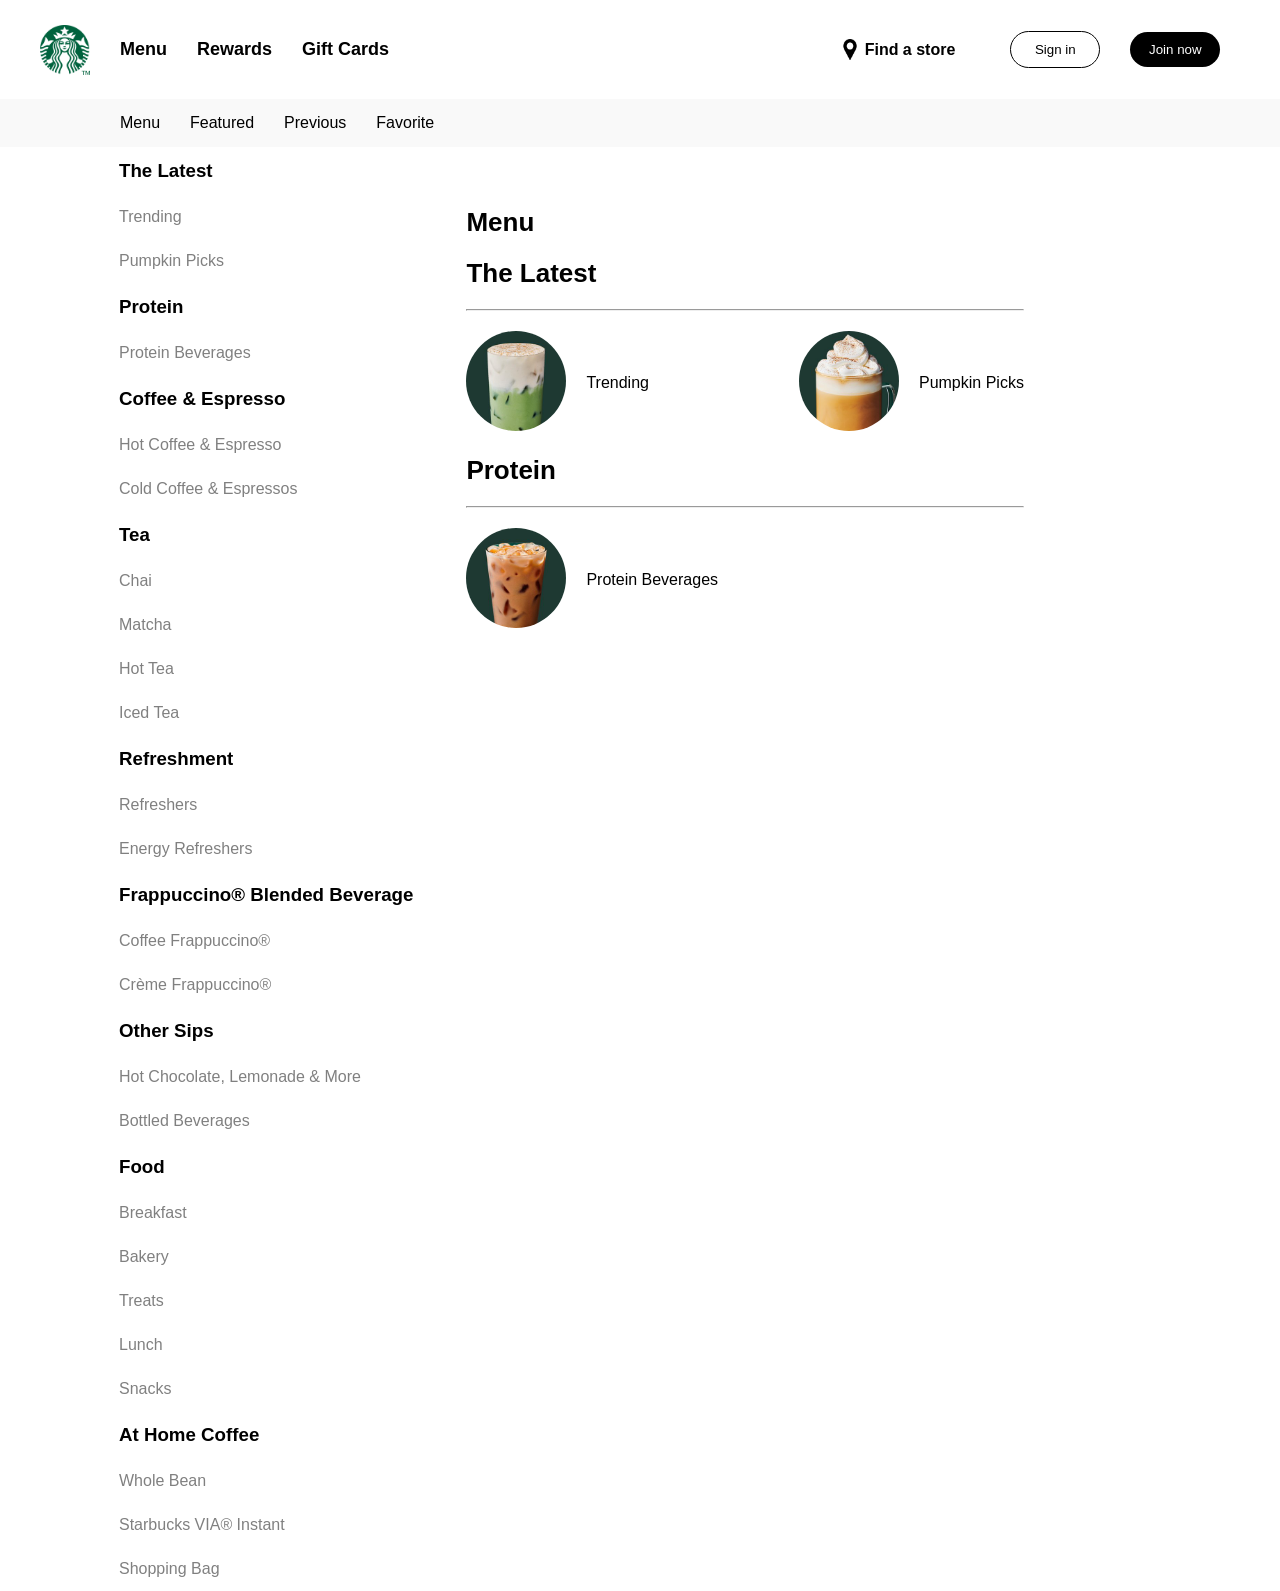
==== starbucks/menu.html @ bc6222b0 "modified-1" ====
<!DOCTYPE html>
<html lang="en">

<head>
    <meta charset="UTF-8">
    <meta name="viewport" content="width=device-width, initial-scale=1.0">
    <link rel="stylesheet" href="menu.css">
    <link rel="icon" href="./icons/starbucks.png">
    <title>Starbucks</title>
</head>

<body>
    <header>
        <div class="header-parant">
            <div class="header-child-1">
                <div class="web-logo-">
                    <img src="./icons/starbucks.png" alt="logo" class="web-logo">
                </div>
                <div class="header-child-2">
                    <a href="#">Menu</a>
                    <a href="#">Rewards</a>
                    <a href="#">Gift Cards</a>
                </div>
            </div>
            <div class="flex-menu-parant">
                <div class="header-child-3">
                    <img src="./icons/pin.png" alt="location-icon" class="locat-logo">
                    <a href="#">Find a store</a>
                    <button class="sign-btn">Sign in</button>
                    <button class="join-btn">Join now</button>
                </div>
            </div>
        </div>
        <div class="header-parant-2">
            <div class="header-parant-contaier-2">
                <div class="flex-element">
                    <ul class="list-2">
                        <li><a href="">Menu</a></li>
                        <li><a href="">Featured</a></li>
                        <li><a href="">Previous</a></li>
                        <li><a href="">Favorite</a></li>
                    </ul>
                </div>
            </div>
        </div>
    </header>
    <section class="section-container">
        <div class="parant-container">
            <div class="parant-container">
                <div class="flex-menulist">
                    <div class="list">
                        <ul>
                            <li><a href="">
                                    <h3>The Latest</h3>
                                </a></li>
                            <li><a href="">Trending</a></li>
                            <li><a href="">Pumpkin Picks</a></li>
                        </ul>
                    </div>
                    <div class="list">
                        <ul>
                            <li><a href="">
                                    <h3>Protein</h3>
                                </a></li>
                            <li><a href="">Protein Beverages</a></li>
                        </ul>
                    </div>
                    <div class="list">
                        <ul>
                            <li><a href="">
                                    <h3>Coffee & Espresso</h3>
                                </a></li>
                            <li><a href="">Hot Coffee & Espresso</a></li>
                            <li><a href="">Cold Coffee & Espressos</a></li>
                        </ul>
                    </div>
                    <div class="list">
                        <ul>
                            <li><a href="">
                                    <h3>Tea</h3>
                                </a></li>
                            <li><a href="">Chai</a></li>
                            <li><a href="">Matcha</a></li>
                            <li><a href="">Hot Tea</a></li>
                            <li><a href="">Iced Tea</a></li>
                        </ul>
                    </div>
                    <div class="list">
                        <ul>
                            <li><a href="">
                                    <h3>Refreshment</h3>
                                </a></li>
                            <li><a href="">Refreshers</a></li>
                            <li><a href="">Energy Refreshers</a></li>
                        </ul>
                    </div>
                    <div class="list">
                        <ul>
                            <li><a href="">
                                    <h3>Frappuccino® Blended Beverage</h3>
                                </a></li>
                            <li><a href="">Coffee Frappuccino®</a></li>
                            <li><a href="">Crème Frappuccino®</a></li>
                        </ul>
                    </div>
                    <div class="list">
                        <ul>
                            <li><a href="">
                                    <h3>Other Sips</h3>
                                </a></li>
                            <li><a href="">Hot Chocolate, Lemonade & More</a></li>
                            <li><a href="">Bottled Beverages</a></li>
                        </ul>
                    </div>
                    <div class="list">
                        <ul>
                            <li><a href="">
                                    <h3>Food</h3>
                                </a></li>
                            <li><a href="">Breakfast</a></li>
                            <li><a href="">Bakery</a></li>
                            <li><a href="">Treats</a></li>
                            <li><a href="">Lunch</a></li>
                            <li><a href="">Snacks</a></li>
                        </ul>
                    </div>
                    <div class="list">
                        <ul>
                            <li><a href="">
                                    <h3>At Home Coffee</h3>
                                </a></li>
                            <li><a href="">Whole Bean</a></li>
                            <li><a href="">Starbucks VIA® Instant</a></li>
                            <li><a href="">Shopping Bag</a></li>
                        </ul>
                    </div>
                </div>
                <div class="menu-element">
                    <div class="flex-menuitem">
                        <div class="menu-title">
                            <h1>Menu</h1>
                        </div>
                        <div class="menu-sub-title">
                            <h1>The Latest</h1>
                            <hr>
                        </div>

                        <div class="menu-card">
                            <div class="menu-sub-card">
                                <a href=""><img src="./assets/img5.jpeg" alt=""></a>
                                <a href="">
                                    <p>Trending</p>
                                </a>
                            </div>
                            <div class="menu-sub-card Cards">
                                <a href=""><img src="./assets/img6.jpeg" alt=""></a>
                                <a href="">
                                    <p>Pumpkin Picks</p>
                                </a>
                            </div>
                        </div>
                        <div class="menu-sub-title">
                            <h1>Protein</h1>
                            <hr>
                        </div>
                        <div class="menu-card">
                            <div class="menu-sub-card">
                                <a href=""><img src="./assets/img7.jpeg" alt=""></a>
                                <a href="">
                                    <p>Protein Beverages</p>
                                </a>
                            </div>
                        </div>
                    </div>
                </div>
            </div>
        </div>
    </section>
</body>

</html>
---- starbucks/menu.css ----
* {
    margin: 0;
    padding: 0;
    box-sizing: border-box;

}

body {
    font-family:sans-serif;
}

/* header style */
.web-logo {
    width: 50px;
    height: 50px;
}

.locat-logo {
    width: 20px;
    height: 21px;
}

.web-logo- {
    margin-top: 25px;
}

.header-parant {
    display: flex;
    height: 99px;
    justify-content: space-between;
    box-shadow: 0px 5px 8px rgba(0, 0, 0, 0.5);

}

.header-child-2 a {
    font-size: large;
    text-decoration: none;
    color: black;
    font-weight: bolder;
}

.header-child-3 {
    display: flex;
    justify-content: center;
    align-items: center;
    column-gap: 30px;
    width: 500px;

}

.header-child-3 a {
    position: relative;
    right: 25px;
    text-decoration: none;
    color: black;
    font-weight: bolder;
}

.header-child-2 {
    display: flex;
    justify-content: center;
    align-items: center;
    column-gap: 30px;
    margin-left: 30px;
}

.header-child-1 {
    display: flex;
    margin-left: 40px;
}

.sign-btn,
.join-btn {
    padding: 10px;
    border: none;
    width: 90px;
    border-radius: 30px;
    cursor: pointer;
}

.join-btn {
    background: black;
    color: white;
}

.sign-btn {
    background: white;
    color: black;
    border: 1px black solid;
}
.sign-btn:hover{
    background: rgb(203, 198, 198);
}
.join-btn:hover{
    background: rgb(60, 58, 58);
}

.flex-menu-parant {
    display: flex;
}
.header-child-2 a:hover{
    color:#00754a ;
}
.header-child-3 a:hover{
    color:#00754a ;
 
}
.list-2{
    list-style: none;
    display: flex;
    column-gap: 30px;
    padding: 15px;
    a{
        text-decoration: none;
        color: black;
    }
}
.flex-element{
    margin-left: 105px;
}
.header-parant-2{
    background: #f9f9f9;

}

/* section 1 */

.list{
  ul{
    list-style: none;
  }
  li{
    padding: 13px;
  }
  h3{
    color: black;
  }
  a{
    text-decoration: none;
    color: gray;
  }
}
.Cards{
    margin-left: 150px;
}
.menu-sub-card{
    display: flex;
    align-items: center;
    column-gap: 20px;

    a{
        text-decoration: none;
        color: black;
    }
    img{
        border-radius: 50%;
        width: 100px;
        height: 100px;
    }
}
.menu-card{
    display: flex;
    /* column-gap: 30px; */
    align-items: center;

}.menu-element{
    padding: 40px;
}
.flex-menuitem{
    hr{
        margin-bottom: 20px;
        margin-top: 20px;
    }
    h1{
        font-size: 26px;
        margin-top: 20px;
    }
}
.parant-container{
    display: flex;
    margin-left: 53px;
}
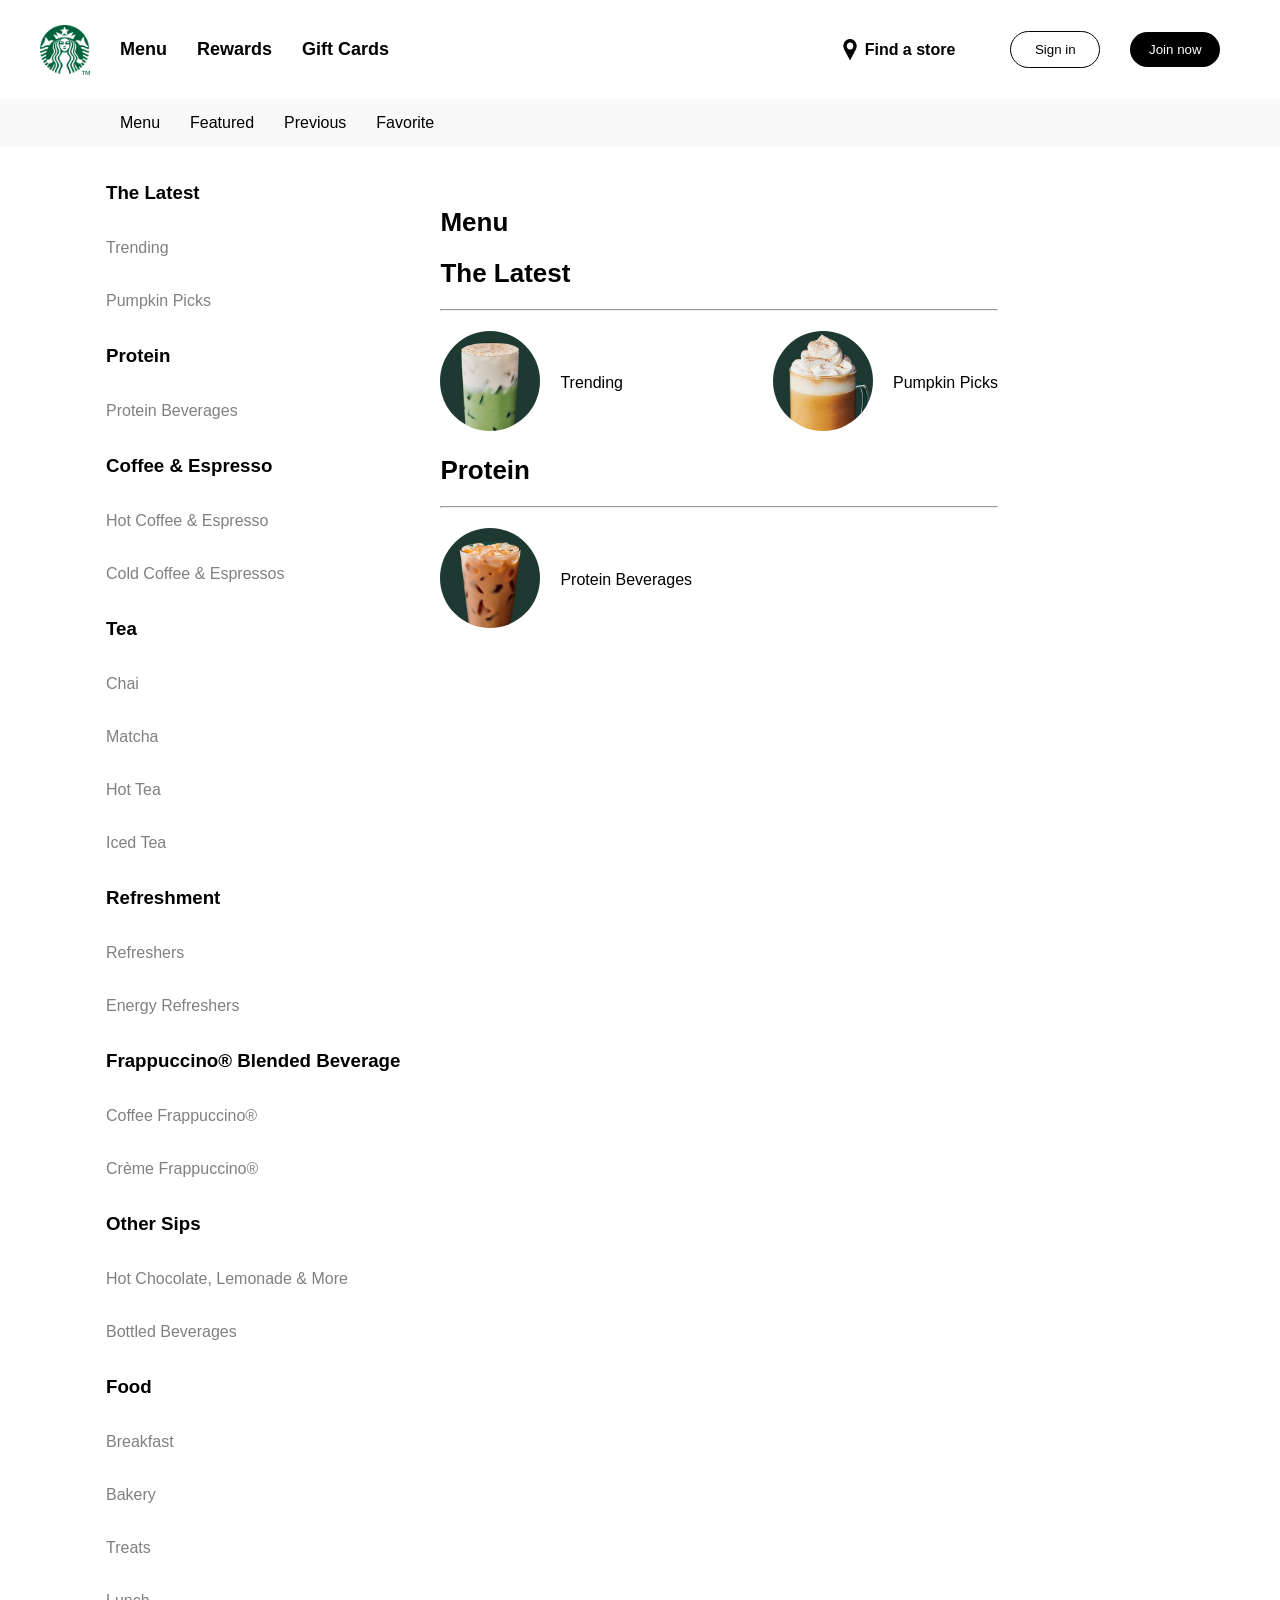
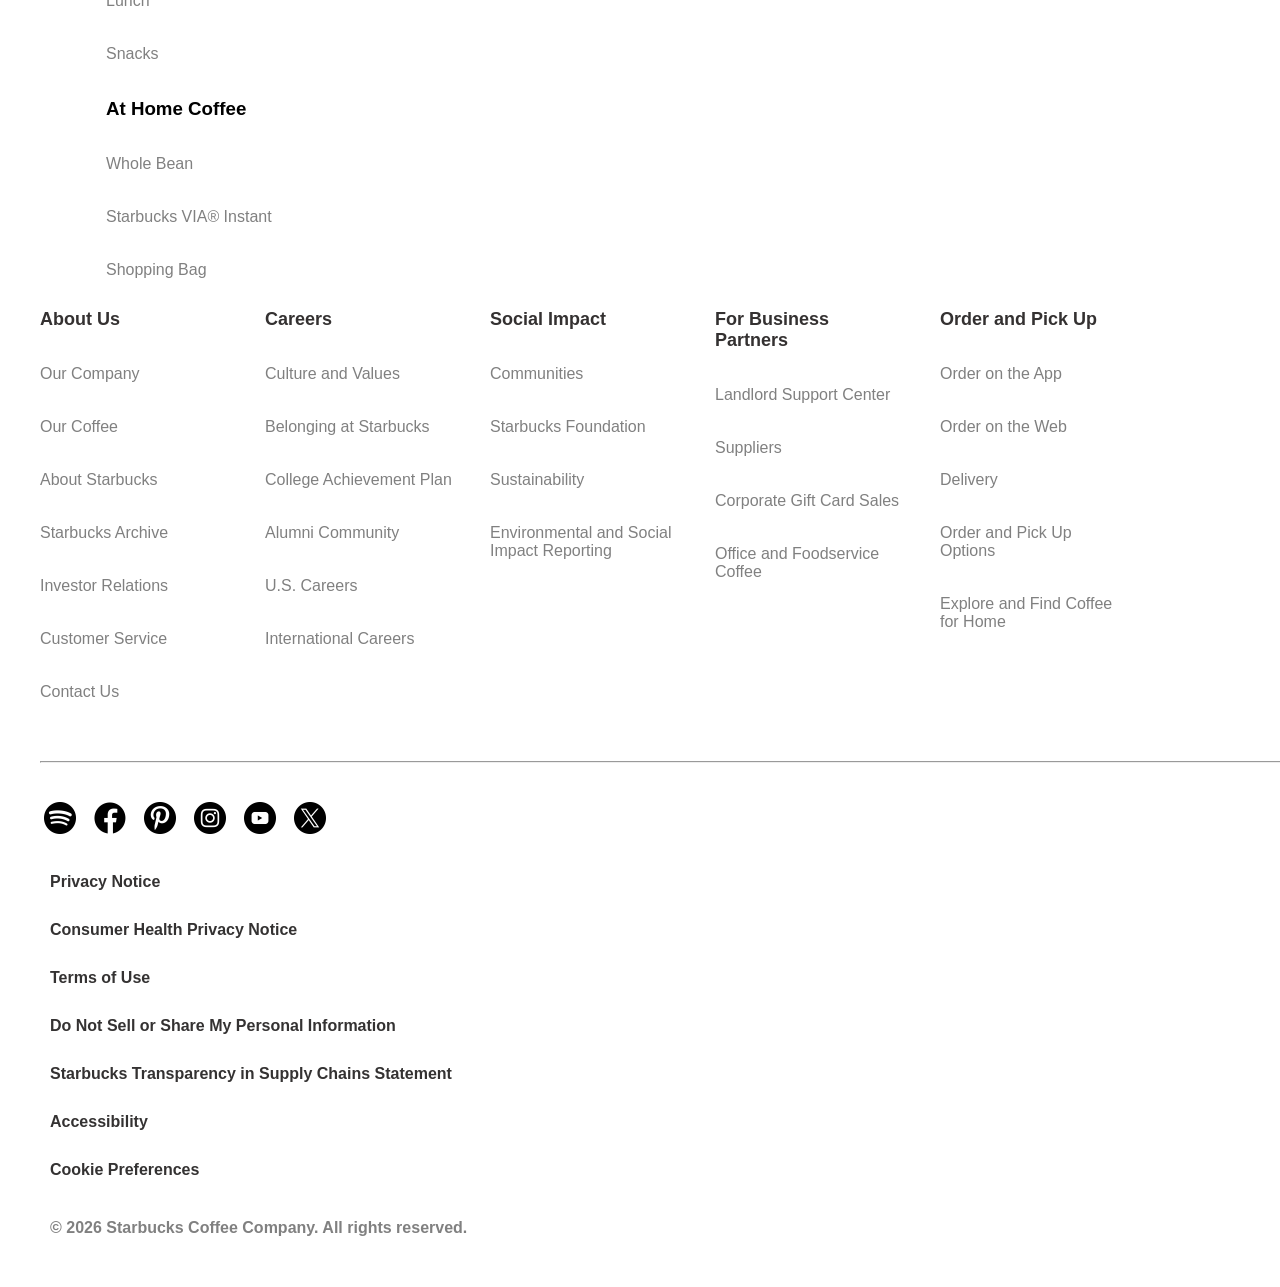
==== commit 4d7ab0ac: "modified-2" ====
--- a/starbucks/menu.html
+++ b/starbucks/menu.html
@@ -176,6 +176,90 @@
             </div>
         </div>
     </section>
+    <footer>
+        <div class="flex-footer-parant">
+            <div class="footer-child">
+                <div class="footer-element-1">
+                    <h2 class="title-1">About Us</h2>
+                    <ul class="list">
+                        <li class="list-element"><a href="#">Our Company</a></li>
+                        <li class="list-element"><a href="">Our Coffee</a></li>
+                        <li class="list-element"><a href="">About Starbucks</a></li>
+                        <li class="list-element"><a href="">Starbucks Archive</a></li>
+                        <li class="list-element"><a href="">Investor Relations</a></li>
+                        <li class="list-element"><a href="">Customer Service</a></li>
+                        <li class="list-element"><a href="">Contact Us</a></li>
+                    </ul>
+                </div>
+                <div class="footer-element-1">
+                    <h2 class="title-1">Careers</h2>
+                    <ul class="list">
+                        <li class="list-element"><a href="#">Culture and Values</a></li>
+                        <li class="list-element"><a href="">Belonging at Starbucks</a></li>
+                        <li class="list-element"><a href="">College Achievement Plan</a></li>
+                        <li class="list-element"><a href="">Alumni Community</a></li>
+                        <li class="list-element"><a href="">U.S. Careers</a></li>
+                        <li class="list-element"><a href="">International Careers</a></li>
+                    </ul>
+                </div>
+                <div class="footer-element-1">
+                    <h2 class="title-1">Social Impact</h2>
+                    <ul class="list">
+                        <li class="list-element"><a href="#">Communities</a></li>
+                        <li class="list-element"><a href="">Starbucks Foundation</a></li>
+                        <li class="list-element"><a href="">Sustainability</a></li>
+                        <li class="list-element"><a href="">Environmental and Social Impact Reporting</a></li>
+                    </ul>
+                </div>
+                <div class="footer-element-1">
+                    <h2 class="title-1">For Business Partners</h2>
+                    <ul class="list">
+                        <li class="list-element"><a href="#">Landlord Support Center</a></li>
+                        <li class="list-element"><a href="">Suppliers</a></li>
+                        <li class="list-element"><a href="">Corporate Gift Card Sales</a></li>
+                        <li class="list-element"><a href="">Office and Foodservice Coffee</a></li>
+                    </ul>
+                </div>
+                <div class="footer-element-1">
+                    <h2 class="title-1">Order and Pick Up</h2>
+                    <ul class="list">
+                        <li class="list-element"><a href="#">Order on the App</a></li>
+                        <li class="list-element"><a href="">Order on the Web</a></li>
+                        <li class="list-element"><a href="">Delivery</a></li>
+                        <li class="list-element"><a href="">Order and Pick Up Options</a></li>
+                        <li class="list-element"><a href="">Explore and Find Coffee for Home</a></li>
+                    </ul>
+                </div>
+            </div>
+            <hr>
+            <div class="footer-child-2">
+                <div class="flex-fotter-element-2">
+                    <div class="social"><img src="./icons/spotify.png" alt="img" class="icon-img"></div>
+                    <div class="social"><img src="./icons/facebook.png" alt="img" class="icon-img"></div>
+                    <div class="social"><img src="./icons/social.png" alt="img" class="icon-img"></div>
+                    <div class="social"><img src="./icons/instagram.png" alt="img" class="icon-img"></div>
+                    <div class="social"><img src="./icons/youtube.png" alt="img" class="icon-img"></div>
+                    <div class="social"><img src="./icons/twitter.png" alt="img" class="icon-img"></div>
+                </div>
+                <div class="flex-fotter-element-3">
+                    <ul>
+                        <li class="list2"><a href="">Privacy Notice</a></li>
+                        <li class="list2"><a href="">Consumer Health Privacy Notice</a></li>
+                        <li class="list2"><a href="">Terms of Use</a></li>
+                        <li class="list2"><a href="">Do Not Sell or Share My Personal Information</a></li>
+                        <li class="list2"><a href="">Starbucks Transparency in Supply Chains Statement</a></li>
+                        <li class="list2"><a href="">Accessibility</a></li>
+                        <li class="list2"><a href="">Cookie Preferences</a></li>
+                    </ul>
+                </div>
+                <div class="flex-fotter-element-4">
+                    <p class="date">
+                        © 2026 Starbucks Coffee Company. All rights reserved.
+                    </p>
+                </div>
+            </div>
+        </div>
+    </footer>
 </body>
 
 </html>
--- a/starbucks/menu.css
+++ b/starbucks/menu.css
@@ -129,9 +129,7 @@
   ul{
     list-style: none;
   }
-  li{
-    padding: 13px;
-  }
+  
   h3{
     color: black;
   }
@@ -170,6 +168,7 @@
     hr{
         margin-bottom: 20px;
         margin-top: 20px;
+        width: 100%;
     }
     h1{
         font-size: 26px;
@@ -179,4 +178,89 @@
 .parant-container{
     display: flex;
     margin-left: 53px;
+}
+
+
+
+
+
+
+/* footer  */
+
+.flex-footer-parant{
+    margin-left: 40px;
+    margin-top: 30px;
+}
+.list li{
+    list-style: none;
+    margin-top: 35px;
+    color: gray;
+}
+.list a{
+    color: grey;
+    text-decoration: none;
+}
+.title-1{
+    color: rgb(52, 49, 49);
+    font-size: large;
+
+}
+.footer-child{
+    display: flex;
+    column-gap: 35px;
+}
+.footer-element-1{
+    width: 190px;
+}
+hr{
+    margin-top: 60px;
+    width: 1420px;
+    height: 1px;
+}
+.icon-img{
+    width: 32px;
+    width: 32px;
+}
+.social{
+    display: flex;
+    align-items: center;
+    justify-content: center;
+    width: 50px;
+    height: 50px;
+    border-radius: 50%;
+}
+.flex-fotter-element-2{
+    display: flex;
+    margin-left: -15px;
+
+}
+.social:hover{
+    background: rgb(187, 184, 184);
+    transition: all 1s ease;
+}
+.list2{
+    list-style: none;
+    margin-top: 30px;
+    color: gray;
+}
+.list2 a{
+    color: rgb(52, 50, 50);
+    font-weight: 700;
+    text-decoration: none;
+
+}
+.footer-child-2{
+    margin-top: 30px;
+    margin-left: 10px;
+}
+.list2 a:hover{
+    text-decoration: underline;
+}
+.date{
+    font-weight: 700;
+    color: gray;
+}
+.flex-fotter-element-4{
+    margin-top: 40px;
+    margin-bottom: 50px;
 }
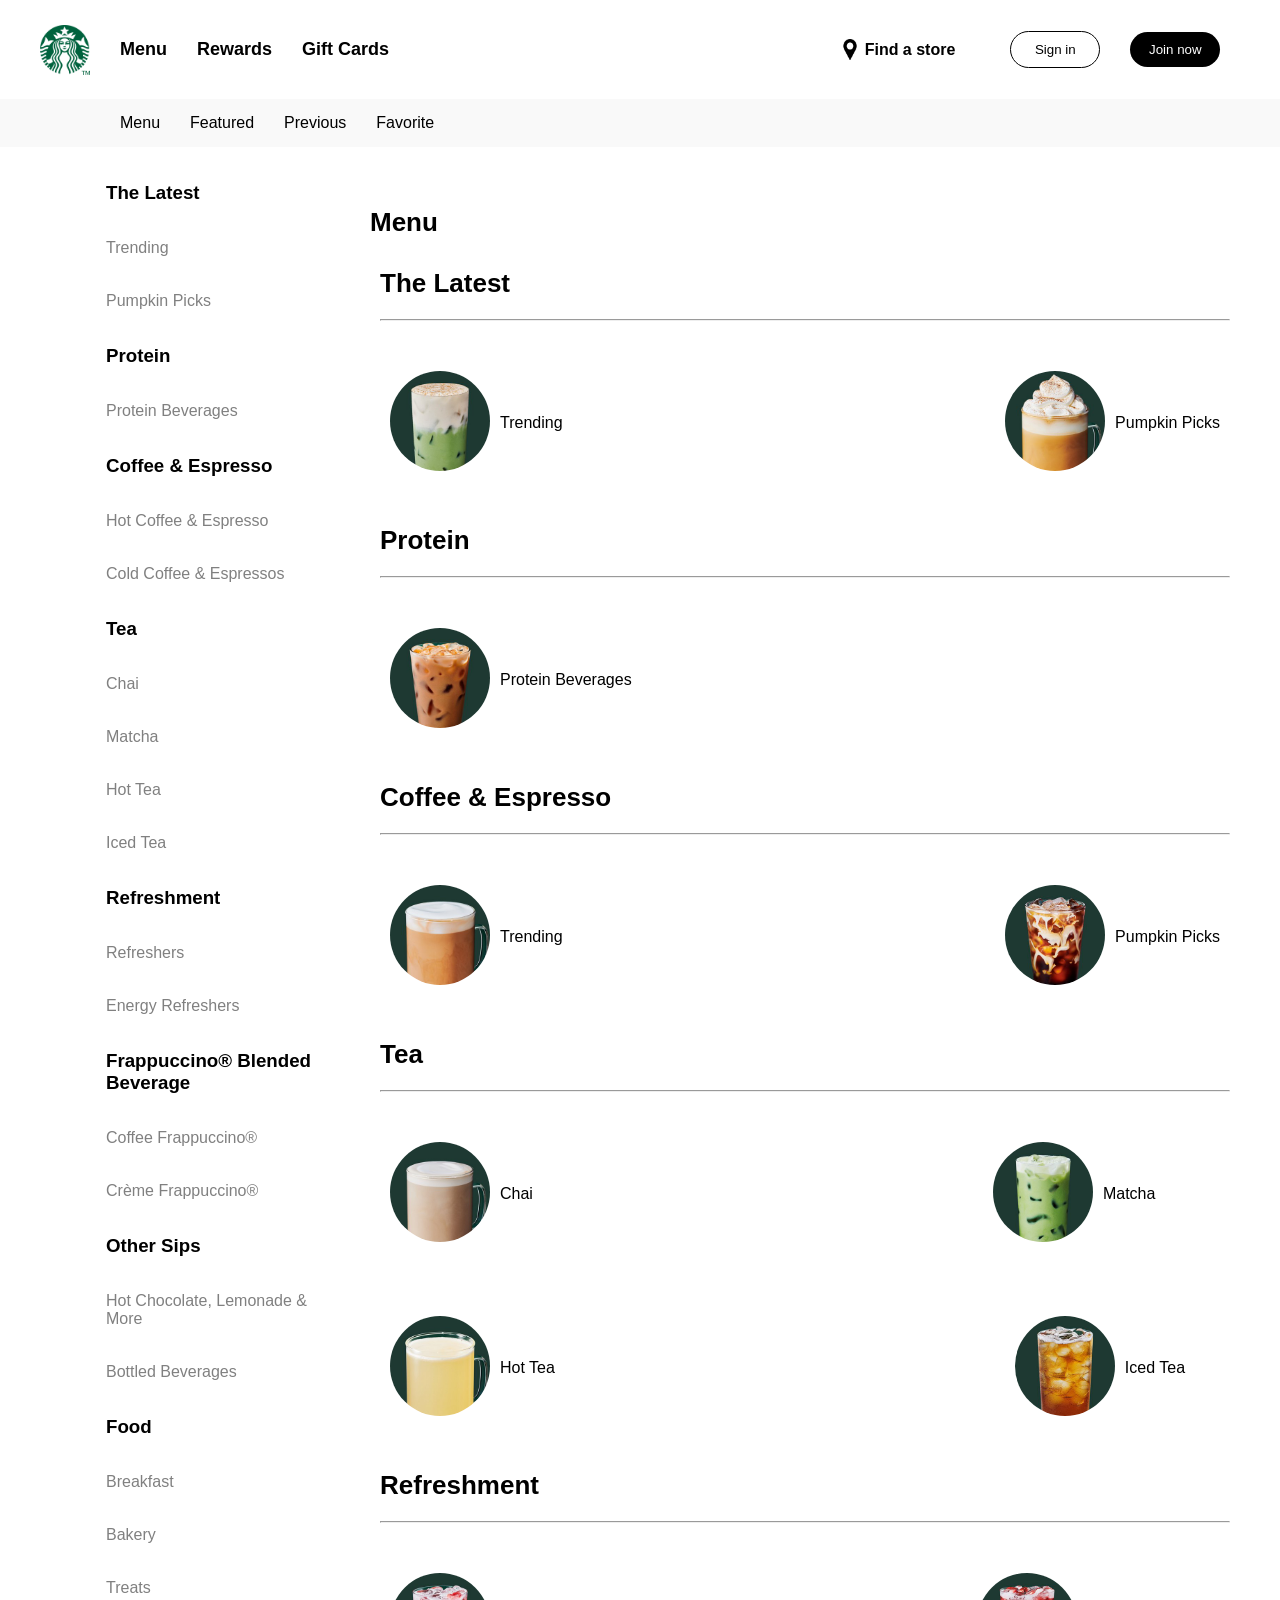
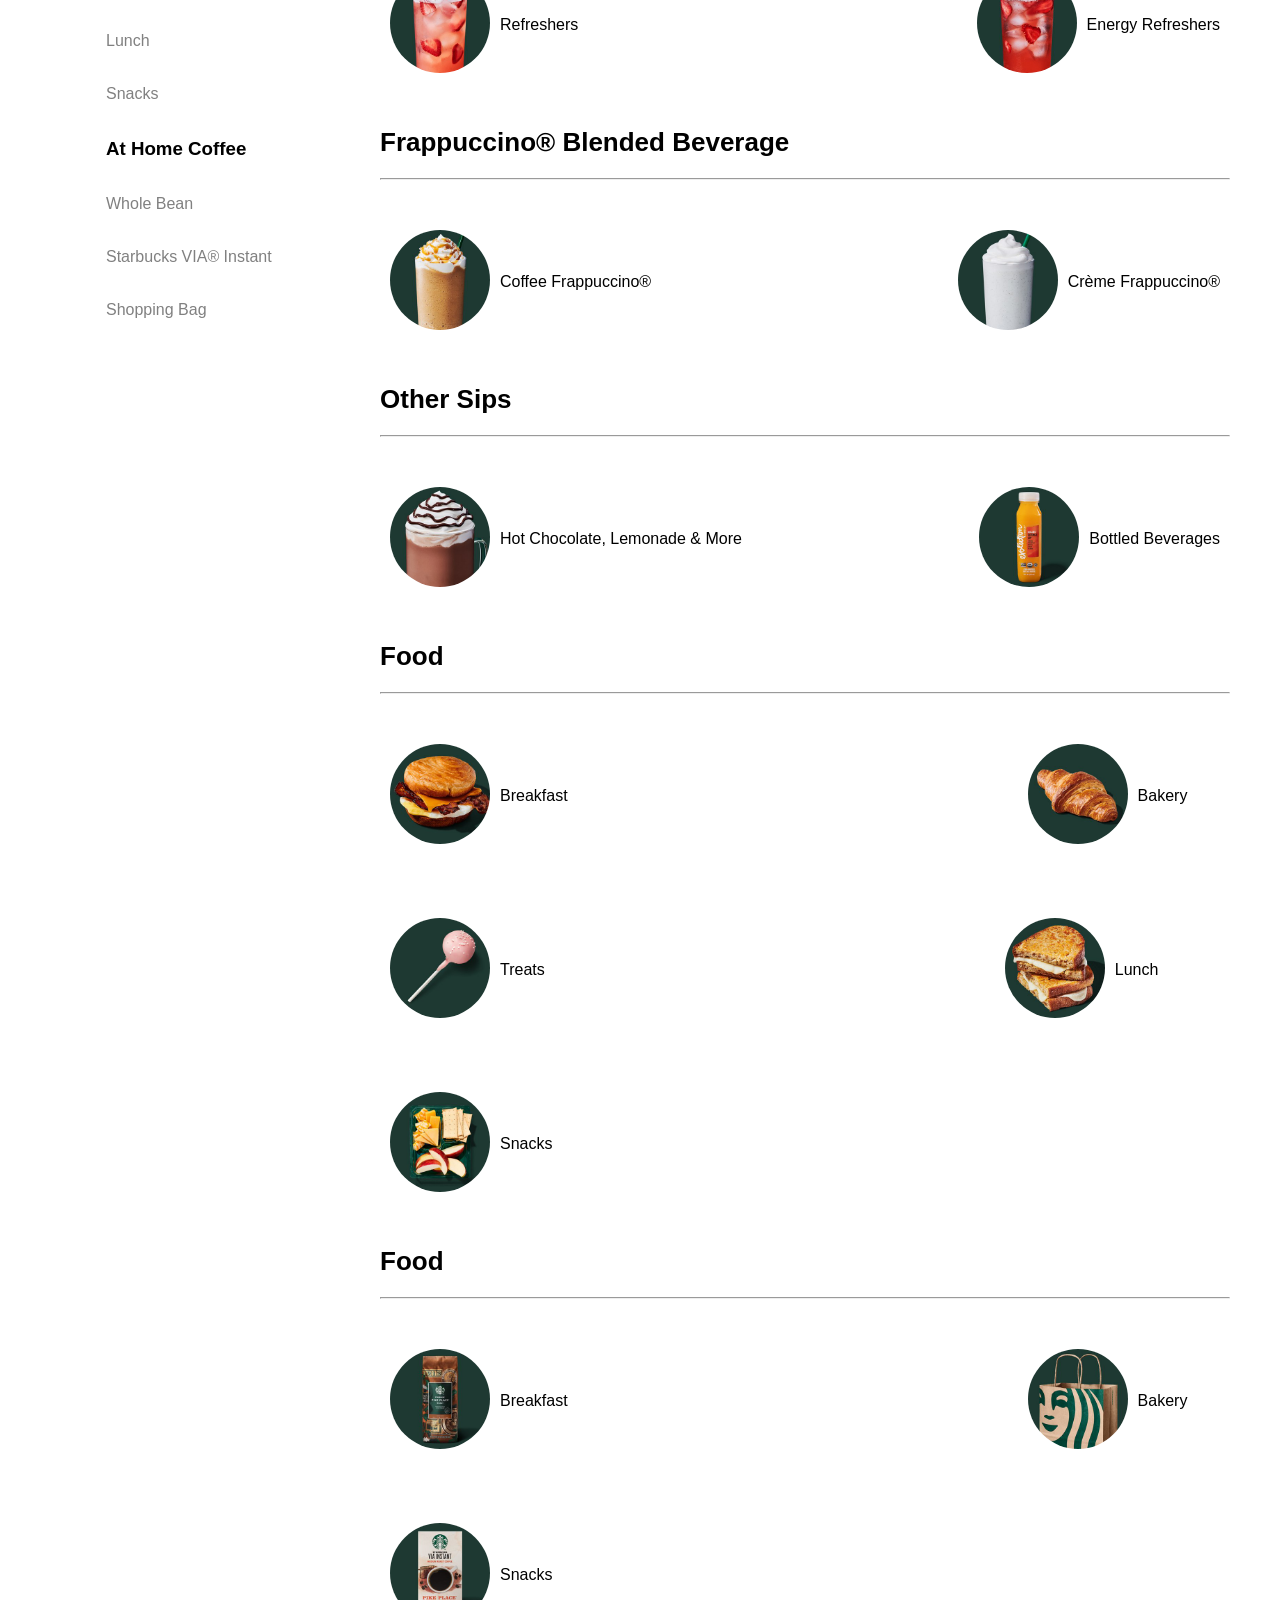
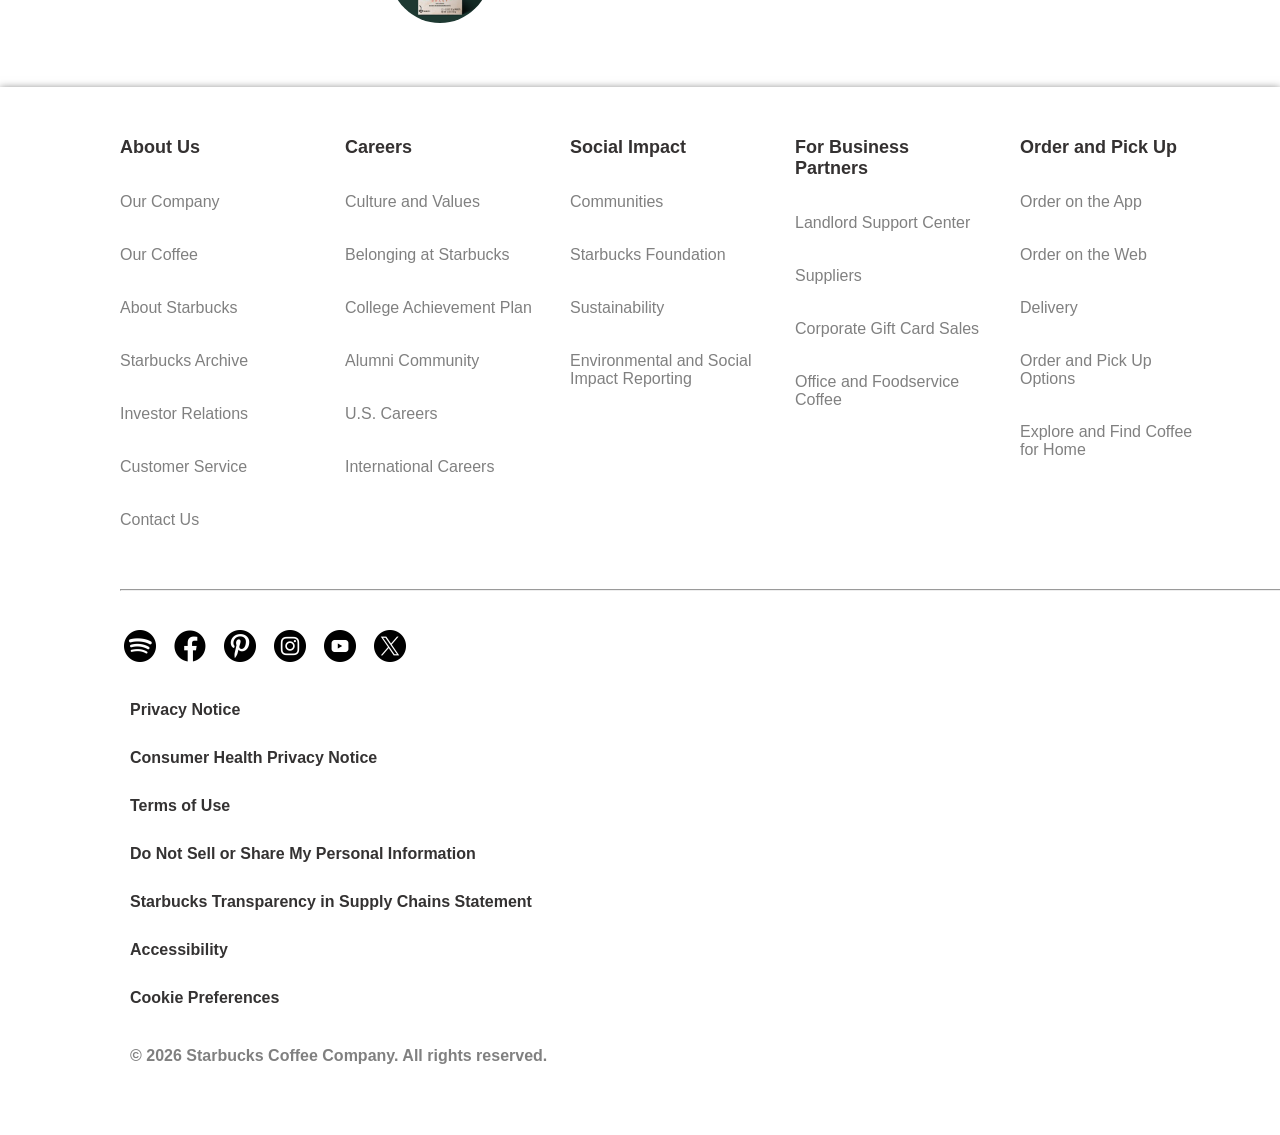
==== commit af5c6e38: "modified-3" ====
--- a/starbucks/menu.html
+++ b/starbucks/menu.html
@@ -140,41 +140,234 @@
                         <div class="menu-title">
                             <h1>Menu</h1>
                         </div>
-                        <div class="menu-sub-title">
-                            <h1>The Latest</h1>
-                            <hr>
-                        </div>
+                        <div>
+                            <div class="menu-sub-title">
+                                <h1>The Latest</h1>
+                                <hr>
+                            </div>
 
-                        <div class="menu-card">
-                            <div class="menu-sub-card">
-                                <a href=""><img src="./assets/img5.jpeg" alt=""></a>
-                                <a href="">
-                                    <p>Trending</p>
-                                </a>
-                            </div>
-                            <div class="menu-sub-card Cards">
-                                <a href=""><img src="./assets/img6.jpeg" alt=""></a>
-                                <a href="">
-                                    <p>Pumpkin Picks</p>
-                                </a>
-                            </div>
-                        </div>
-                        <div class="menu-sub-title">
-                            <h1>Protein</h1>
-                            <hr>
-                        </div>
-                        <div class="menu-card">
-                            <div class="menu-sub-card">
-                                <a href=""><img src="./assets/img7.jpeg" alt=""></a>
-                                <a href="">
-                                    <p>Protein Beverages</p>
-                                </a>
-                            </div>
-                        </div>
-                    </div>
-                </div>
-            </div>
-        </div>
+                            <div class="menu-card">
+                                <div class="menu-sub-card">
+                                    <a href=""><img src="./assets/img5.jpeg" alt=""></a>
+                                    <a href="">
+                                        <p>Trending</p>
+                                    </a>
+                                </div>
+                                <div class="menu-sub-card Cards">
+                                    <a href=""><img src="./assets/img6.jpeg" alt=""></a>
+                                    <a href="">
+                                        <p>Pumpkin Picks</p>
+                                    </a>
+                                </div>
+                            </div>
+                        </div>
+                        <div>
+                            <div class="menu-sub-title">
+                                <h1>Protein</h1>
+                                <hr>
+                            </div>
+                            <div class="menu-card">
+                                <div class="menu-sub-card">
+                                    <a href=""><img src="./assets/img7.jpeg" alt=""></a>
+                                    <a href="">
+                                        <p>Protein Beverages</p>
+                                    </a>
+                                </div>
+                            </div>
+                        </div>
+                        <div>
+                            <div class="menu-sub-title">
+                                <h1>Coffee & Espresso</h1>
+                                <hr>
+                            </div>
+                            <div class="menu-card">
+                                <div class="menu-sub-card">
+                                    <a href=""><img src="./assets/img8.jpeg" alt=""></a>
+                                    <a href="">
+                                        <p>Trending</p>
+                                    </a>
+                                </div>
+                                <div class="menu-sub-card Cards">
+                                    <a href=""><img src="./assets/img9.jpeg" alt=""></a>
+                                    <a href="">
+                                        <p>Pumpkin Picks</p>
+                                    </a>
+                                </div>
+                            </div>
+                        </div>
+                        <div>
+                            <div class="menu-sub-title">
+                                <h1>Tea</h1>
+                                <hr>
+                            </div>
+                            <div class="flex-sub-header-card">
+                                <div class="flex-sub-card">
+                                    <div class="menu-sub-card">
+                                        <a href=""><img src="./assets/img10.jpeg" alt=""></a>
+                                        <a href="">
+                                            <p>Chai</p>
+                                        </a>
+                                    </div>
+                                    <div class="menu-sub-card Cards">
+                                        <a href=""><img src="./assets/img11.jpeg" alt=""></a>
+                                        <a href="">
+                                            <p>Matcha</p>
+                                        </a>
+                                    </div>
+                                </div>
+                                <div class="flex-sub-card">
+                                    <div class="menu-sub-card">
+                                        <a href=""><img src="./assets/img12.jpeg" alt=""></a>
+                                        <a href="">
+                                            <p>Hot Tea</p>
+                                        </a>
+                                    </div>
+                                    <div class="menu-sub-card Cards">
+                                        <a href=""><img src="./assets/img13.jpeg" alt=""></a>
+                                        <a href="">
+                                            <p>Iced Tea</p>
+                                        </a>
+                                    </div>
+                                </div>
+                            </div>
+                        </div>
+                        <div>
+                            <div class="menu-sub-title">
+                                <h1>Refreshment</h1>
+                                <hr>
+                            </div>
+                            <div class="menu-card">
+                                <div class="menu-sub-card">
+                                    <a href=""><img src="./assets/img14.jpeg" alt=""></a>
+                                    <a href="">
+                                        <p>Refreshers</p>
+                                    </a>
+                                </div>
+                                <div class="menu-sub-card Cards">
+                                    <a href=""><img src="./assets/img15.jpeg" alt=""></a>
+                                    <a href="">
+                                        <p>Energy Refreshers</p>
+                                    </a>
+                                </div>
+                            </div>
+                        </div>
+                        <div>
+                            <div class="menu-sub-title">
+                                <h1>Frappuccino® Blended Beverage</h1>
+                                <hr>
+                            </div>
+                            <div class="menu-card">
+                                <div class="menu-sub-card">
+                                    <a href=""><img src="./assets/img16.jpeg" alt=""></a>
+                                    <a href="">
+                                        <p>Coffee Frappuccino®</p>
+                                    </a>
+                                </div>
+                                <div class="menu-sub-card Cards">
+                                    <a href=""><img src="./assets/img17.jpeg" alt=""></a>
+                                    <a href="">
+                                        <p>Crème Frappuccino®</p>
+                                    </a>
+                                </div>
+                            </div>
+                        </div>
+                        <div>
+                            <div class="menu-sub-title">
+                                <h1>Other Sips</h1>
+                                <hr>
+                            </div>
+                            <div class="menu-card">
+                                <div class="menu-sub-card">
+                                    <a href=""><img src="./assets/img18.jpeg" alt=""></a>
+                                    <a href="">
+                                        <p>Hot Chocolate, Lemonade & More</p>
+                                    </a>
+                                </div>
+                                <div class="menu-sub-card Cards">
+                                    <a href=""><img src="./assets/img19.jpeg" alt=""></a>
+                                    <a href="">
+                                        <p>Bottled Beverages</p>
+                                    </a>
+                                </div>
+                            </div>
+                        </div>
+                        <div>
+                            <div class="menu-sub-title">
+                                <h1>Food</h1>
+                                <hr>
+                            </div>
+                            <div class="flex-sub-header-card">
+                                <div class="flex-sub-card">
+                                    <div class="menu-sub-card">
+                                        <a href=""><img src="./assets/img20.jpeg" alt=""></a>
+                                        <a href="">
+                                            <p>Breakfast</p>
+                                        </a>
+                                    </div>
+                                    <div class="menu-sub-card Cards">
+                                        <a href=""><img src="./assets/img21.jpeg" alt=""></a>
+                                        <a href="">
+                                            <p>Bakery</p>
+                                        </a>
+                                    </div>
+                                </div>
+                                <div class="flex-sub-card">
+                                    <div class="menu-sub-card">
+                                        <a href=""><img src="./assets/img22.jpeg" alt=""></a>
+                                        <a href="">
+                                            <p>Treats</p>
+                                        </a>
+                                    </div>
+                                    <div class="menu-sub-card Cards">
+                                        <a href=""><img src="./assets/img23.jpeg" alt=""></a>
+                                        <a href="">
+                                            <p>Lunch</p>
+                                        </a>
+                                    </div>
+                                </div>
+                                <div class="flex-sub-card">
+                                    <div class="menu-sub-card ">
+                                        <a href=""><img src="./assets/img24.jpeg" alt=""></a>
+                                        <a href="">
+                                            <p>Snacks</p>
+                                        </a>
+                                    </div>
+                                </div>
+                            </div>
+                        </div>
+                        <div>
+                            <div class="menu-sub-title">
+                                <h1>Food</h1>
+                                <hr>
+                            </div>
+                            <div class="flex-sub-header-card">
+                                <div class="flex-sub-card">
+                                    <div class="menu-sub-card">
+                                        <a href=""><img src="./assets/img25.jpeg" alt=""></a>
+                                        <a href="">
+                                            <p>Breakfast</p>
+                                        </a>
+                                    </div>
+                                    <div class="menu-sub-card Cards">
+                                        <a href=""><img src="./assets/img26.jpeg" alt=""></a>
+                                        <a href="">
+                                            <p>Bakery</p>
+                                        </a>
+                                    </div>
+                                </div>
+                                <div class="flex-sub-card">
+                                    <div class="menu-sub-card ">
+                                        <a href=""><img src="./assets/img27.jpeg" alt=""></a>
+                                        <a href="">
+                                            <p>Snacks</p>
+                                        </a>
+                                    </div>
+                                </div>
+                            </div>
+                        </div>
+                    </div>
+                </div>
+            </div>
     </section>
     <footer>
         <div class="flex-footer-parant">
--- a/starbucks/menu.css
+++ b/starbucks/menu.css
@@ -114,7 +114,11 @@
         text-decoration: none;
         color: black;
     }
-}
+    li:hover{
+       text-decoration: underline;
+    }
+}
+
 .flex-element{
     margin-left: 105px;
 }
@@ -122,6 +126,7 @@
     background: #f9f9f9;
 
 }
+
 
 /* section 1 */
 
@@ -138,13 +143,17 @@
     color: gray;
   }
 }
-.Cards{
-    margin-left: 150px;
-}
+.menu-sub-title{
+    padding: 10px;
+}
+/* .Cards,.Card{
+    margin-left: 170px; 
+} */
 .menu-sub-card{
     display: flex;
     align-items: center;
-    column-gap: 20px;
+    column-gap: 10px;
+    padding: 20px;
 
     a{
         text-decoration: none;
@@ -160,6 +169,8 @@
     display: flex;
     /* column-gap: 30px; */
     align-items: center;
+    width: 870px;
+    justify-content: space-between;
 
 }.menu-element{
     padding: 40px;
@@ -179,6 +190,23 @@
     display: flex;
     margin-left: 53px;
 }
+.flex-sub-card{
+    display: flex;
+    column-gap: 20px;
+    
+}
+.flex-sub-header-card{
+    display: flex;
+    flex-direction: column;
+   
+    row-gap: 30px;
+    width: 870px;
+
+
+    .Cards{
+        margin-left: 400px;
+    }
+}
 
 
 
@@ -186,10 +214,15 @@
 
 
 /* footer  */
-
+footer{
+    box-shadow: 0px 1px 8px rgba(0, 0, 0, 0.5);
+    padding: 20px;
+
+}
 .flex-footer-parant{
-    margin-left: 40px;
+    margin-left: 100px;
     margin-top: 30px;
+
 }
 .list li{
     list-style: none;
@@ -214,7 +247,7 @@
 }
 hr{
     margin-top: 60px;
-    width: 1420px;
+    width: 1400px;
     height: 1px;
 }
 .icon-img{
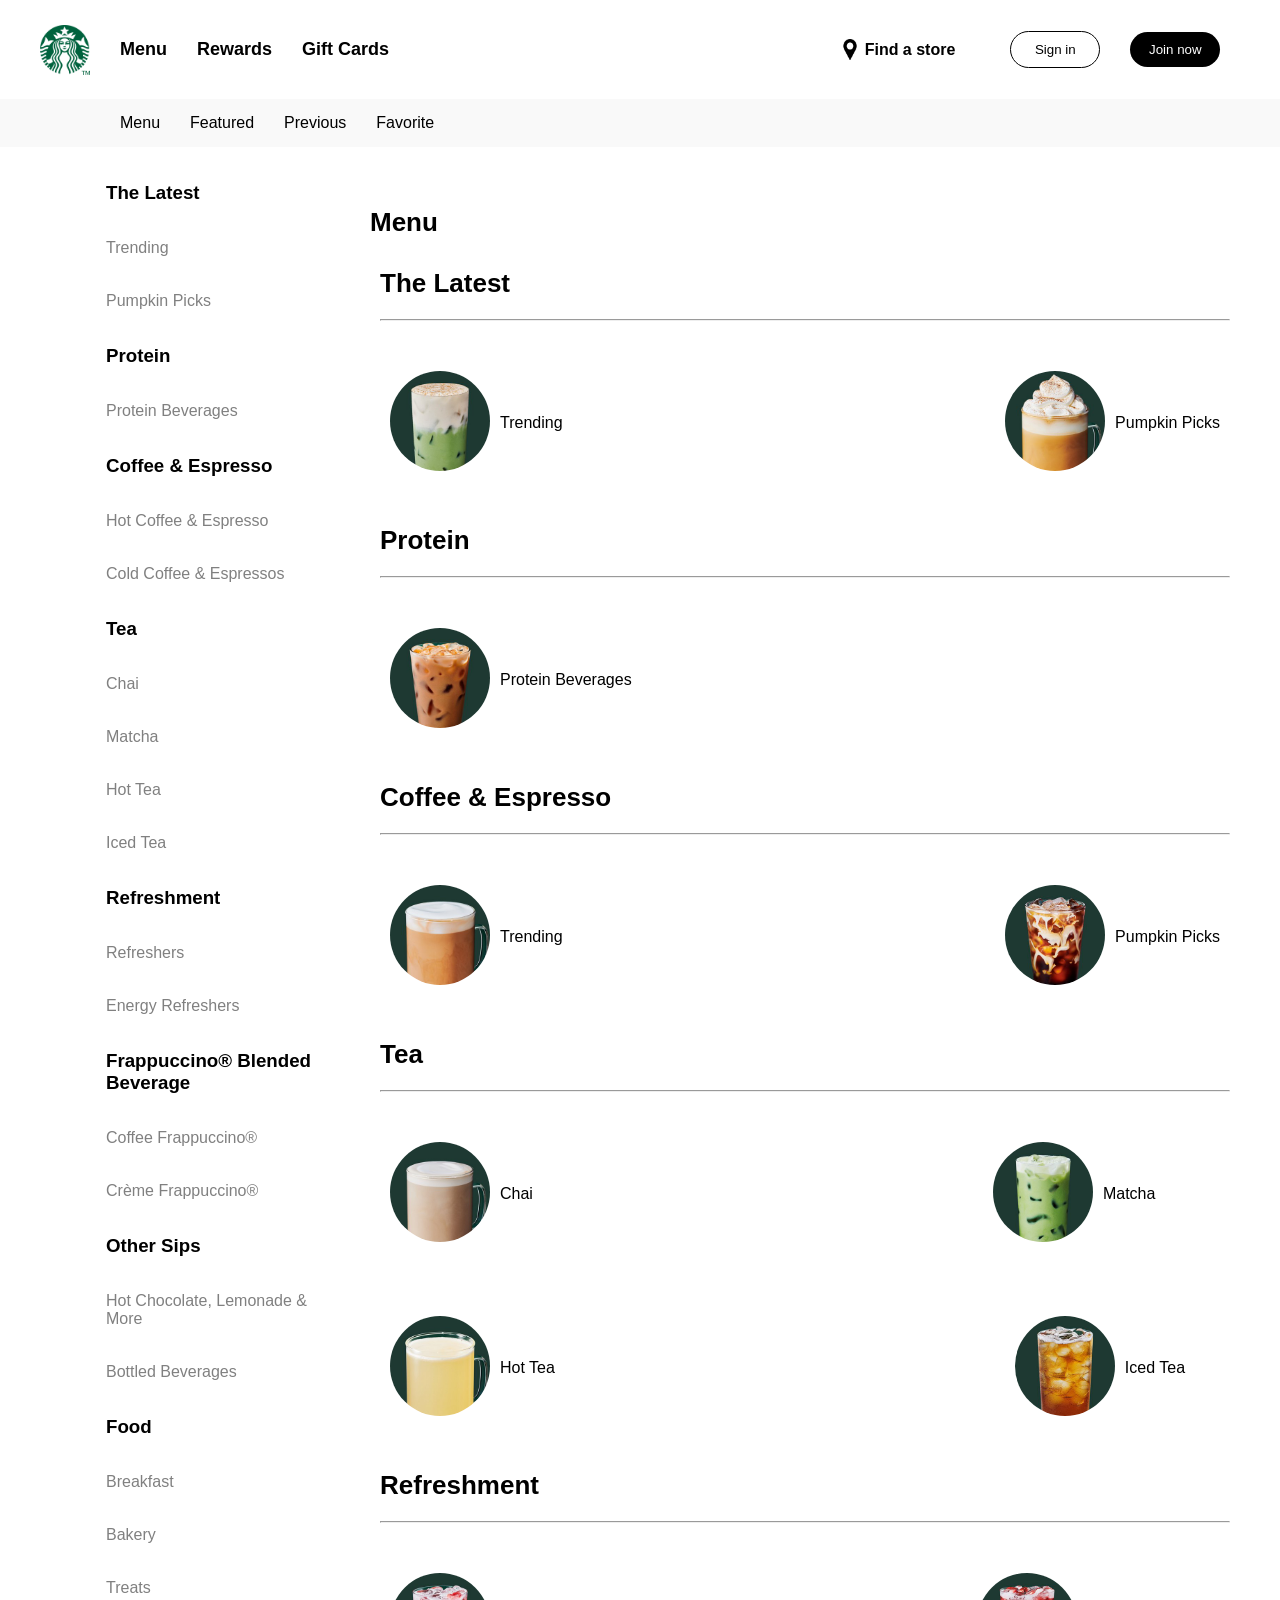
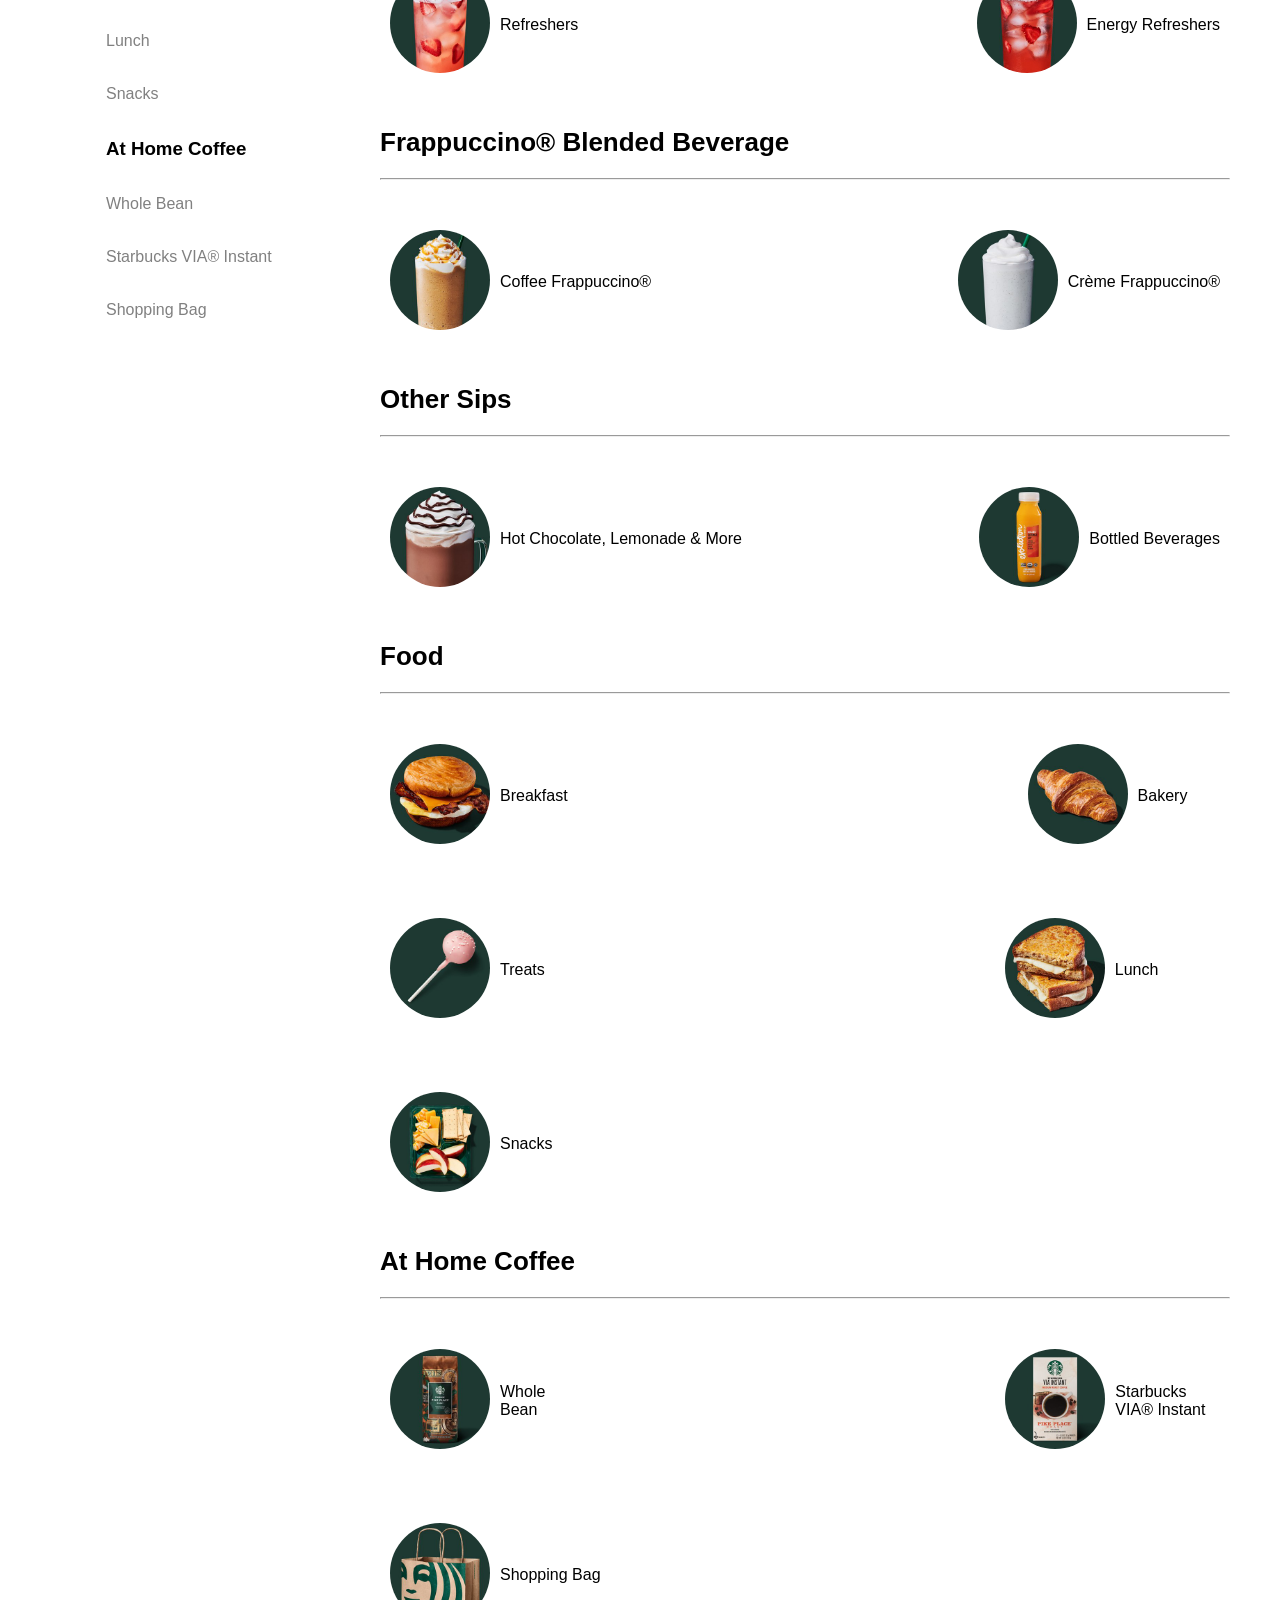
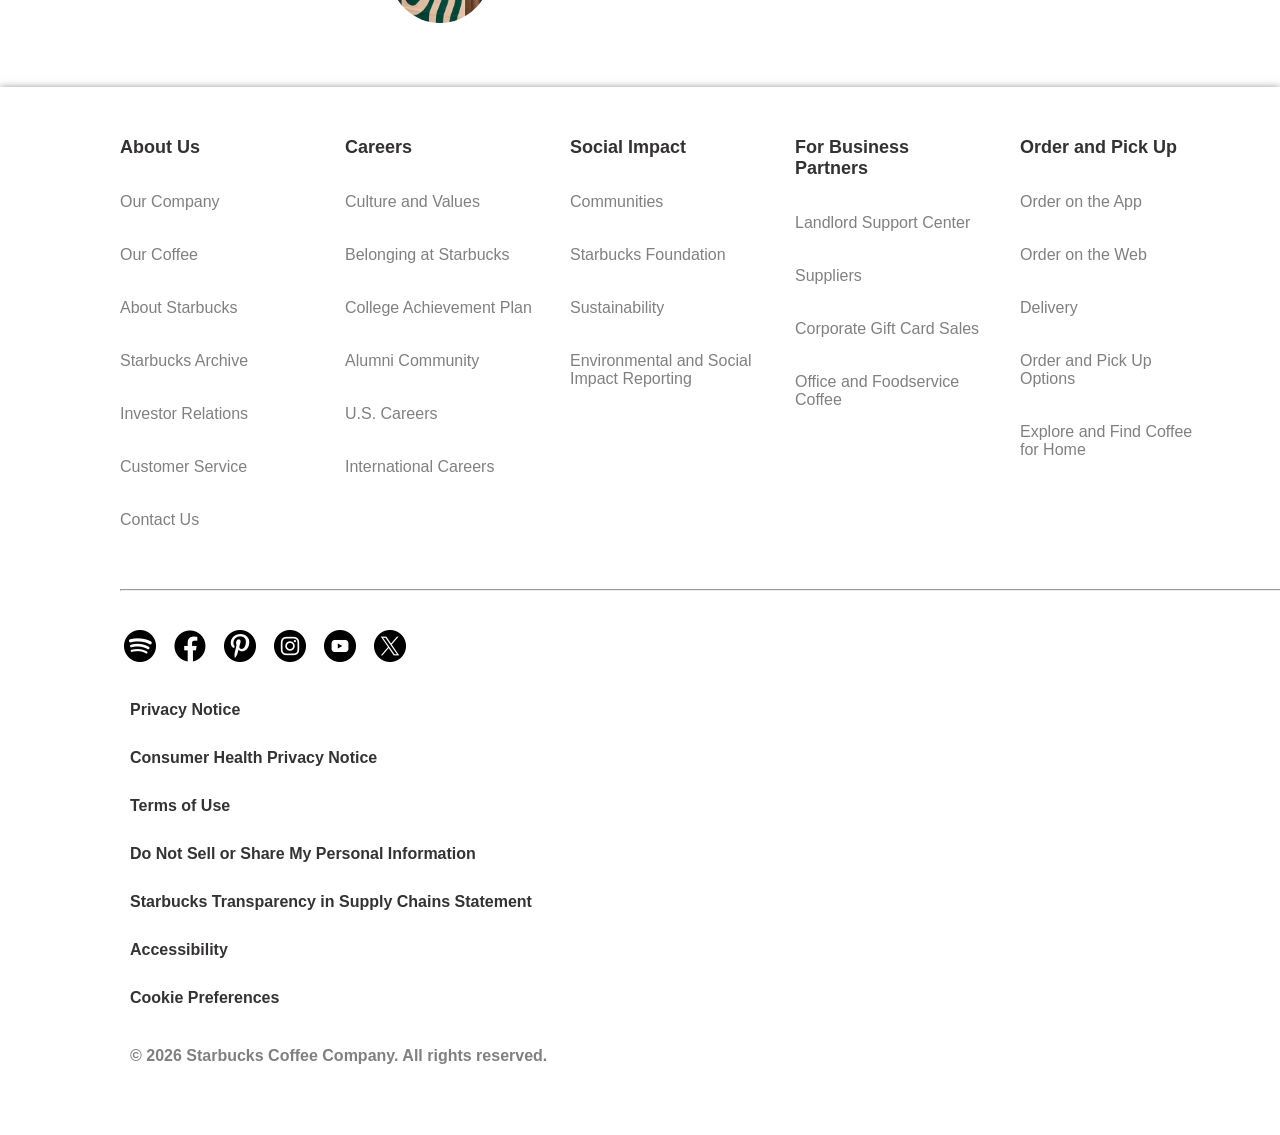
==== commit 5f1194a2: "modified-4" ====
--- a/starbucks/menu.html
+++ b/starbucks/menu.html
@@ -337,7 +337,7 @@
                         </div>
                         <div>
                             <div class="menu-sub-title">
-                                <h1>Food</h1>
+                                <h1>At Home Coffee</h1>
                                 <hr>
                             </div>
                             <div class="flex-sub-header-card">
@@ -345,21 +345,21 @@
                                     <div class="menu-sub-card">
                                         <a href=""><img src="./assets/img25.jpeg" alt=""></a>
                                         <a href="">
-                                            <p>Breakfast</p>
+                                            <p>Whole Bean</p>
                                         </a>
                                     </div>
                                     <div class="menu-sub-card Cards">
+                                        <a href=""><img src="./assets/img27.jpeg" alt=""></a>
+                                        <a href="">
+                                            <p>Starbucks VIA® Instant</p>
+                                        </a>
+                                    </div>
+                                </div>
+                                <div class="flex-sub-card">
+                                    <div class="menu-sub-card ">
                                         <a href=""><img src="./assets/img26.jpeg" alt=""></a>
                                         <a href="">
-                                            <p>Bakery</p>
-                                        </a>
-                                    </div>
-                                </div>
-                                <div class="flex-sub-card">
-                                    <div class="menu-sub-card ">
-                                        <a href=""><img src="./assets/img27.jpeg" alt=""></a>
-                                        <a href="">
-                                            <p>Snacks</p>
+                                            <p>Shopping Bag</p>
                                         </a>
                                     </div>
                                 </div>
